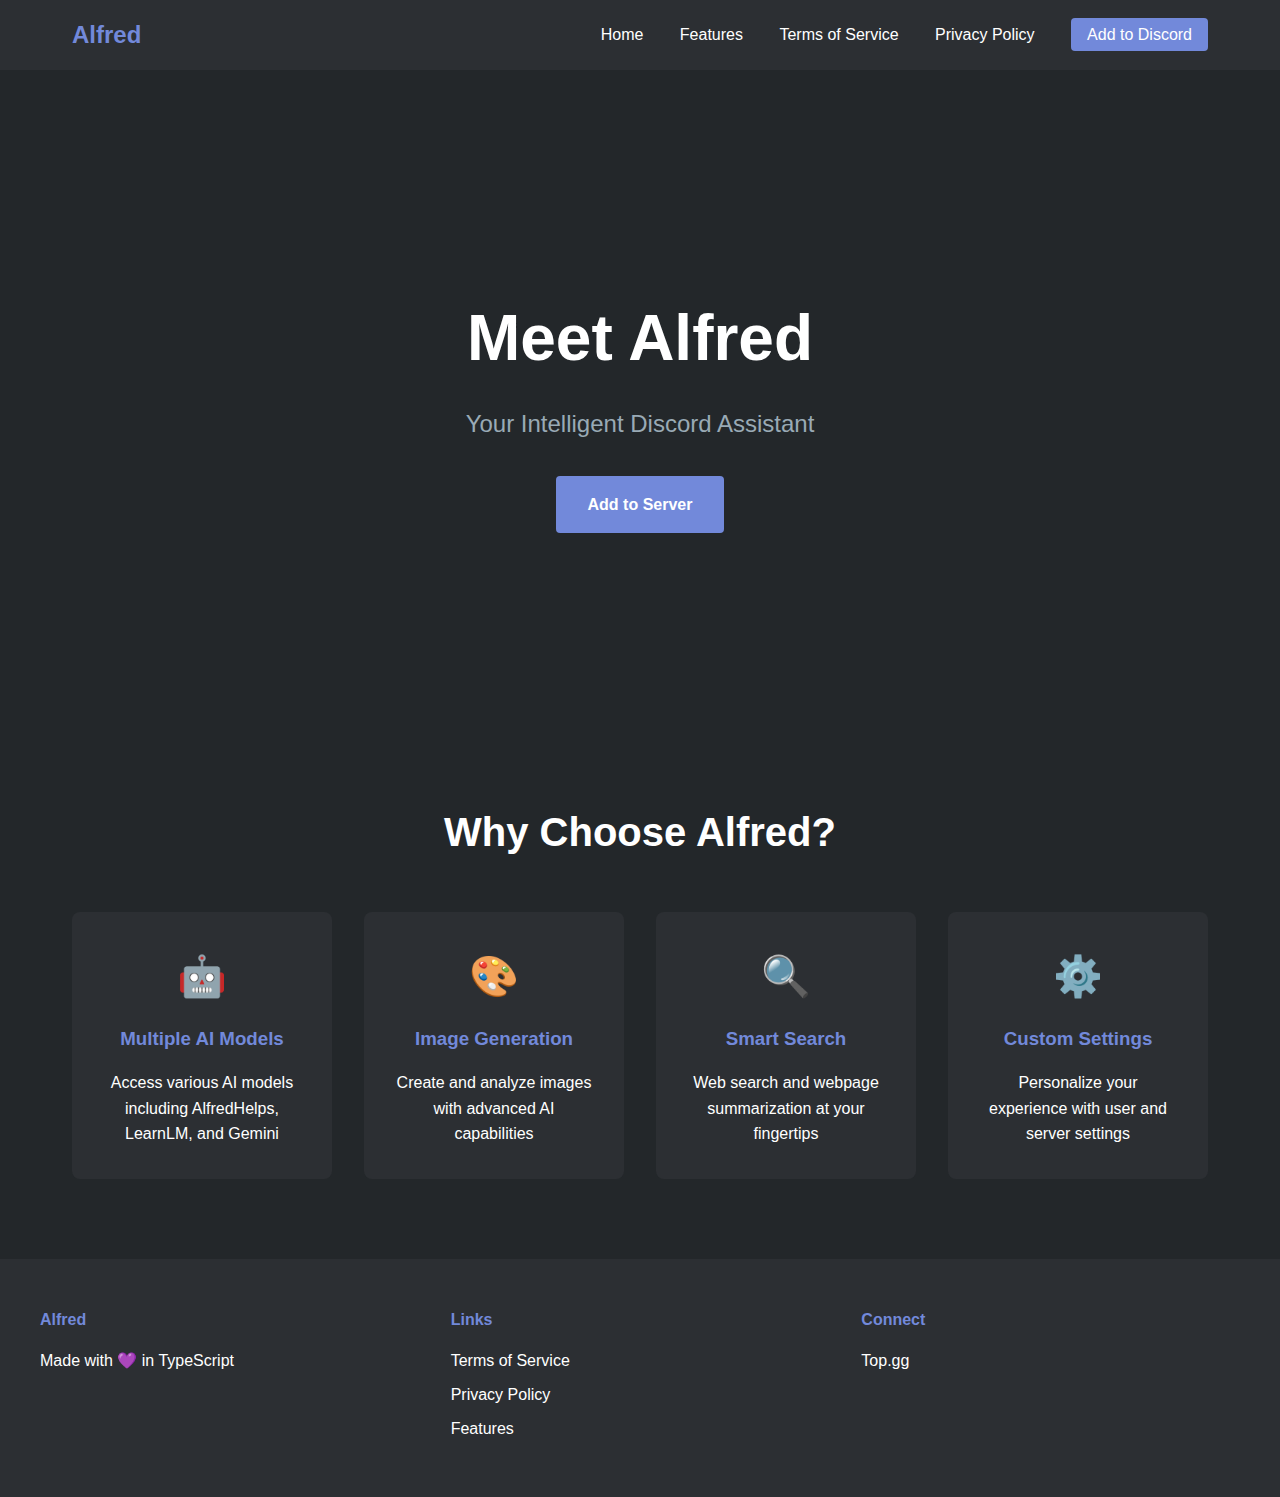
==== index.html @ 145ae303 "Add files via upload" ====
<!DOCTYPE html>
<html lang="en">
<head>
    <meta charset="UTF-8">
    <meta name="viewport" content="width=device-width, initial-scale=1.0">
    <title>Alfred - AI Discord Bot</title>
    <link rel="stylesheet" href="css/style.css">
</head>
<body>
    <nav>
        <div class="nav-container">
            <div class="logo">Alfred</div>
            <div class="nav-links">
                <a href="index.html" class="active">Home</a>
                <a href="features.html">Features</a>
                <a href="tos.html">Terms of Service</a>
                <a href="privacy.html">Privacy Policy</a>
                <a href="https://discord.com/oauth2/authorize?client_id=717830171574403162&permissions=67584&integration_type=0&scope=bot" class="invite-btn">Add to Discord</a>
            </div>
        </div>
    </nav>

    <header>
        <div class="hero">
            <h1>Meet Alfred</h1>
            <p>Your Intelligent Discord Assistant</p>
            <a href="https://discord.com/oauth2/authorize?client_id=717830171574403162&permissions=67584&integration_type=0&scope=bot" class="cta-button">Add to Server</a>
        </div>
    </header>

    <main>
        <section class="features">
            <h2>Why Choose Alfred?</h2>
            <div class="feature-grid">
                <div class="feature-card">
                    <div class="feature-icon">🤖</div>
                    <h3>Multiple AI Models</h3>
                    <p>Access various AI models including AlfredHelps, LearnLM, and Gemini</p>
                </div>
                <div class="feature-card">
                    <div class="feature-icon">🎨</div>
                    <h3>Image Generation</h3>
                    <p>Create and analyze images with advanced AI capabilities</p>
                </div>
                <div class="feature-card">
                    <div class="feature-icon">🔍</div>
                    <h3>Smart Search</h3>
                    <p>Web search and webpage summarization at your fingertips</p>
                </div>
                <div class="feature-card">
                    <div class="feature-icon">⚙️</div>
                    <h3>Custom Settings</h3>
                    <p>Personalize your experience with user and server settings</p>
                </div>
            </div>
        </section>
    </main>

    <footer>
        <div class="footer-content">
            <div class="footer-section">
                <h4>Alfred</h4>
                <p>Made with 💜 in TypeScript</p>
            </div>
            <div class="footer-section">
                <h4>Links</h4>
                <a href="tos.html">Terms of Service</a>
                <a href="privacy.html">Privacy Policy</a>
                <a href="features.html">Features</a>
            </div>
            <div class="footer-section">
                <h4>Connect</h4>
                <a href="https://top.gg/bot/717830171574403162">Top.gg</a>
            </div>
        </div>
    </footer>
</body>
</html>
---- css/style.css ----
:root {
    --primary: #7289DA;
    --secondary: #2C2F33;
    --background: #23272A;
    --text: #FFFFFF;
    --accent: #99AAB5;
}

* {
    margin: 0;
    padding: 0;
    box-sizing: border-box;
}

body {
    font-family: 'Inter', -apple-system, BlinkMacSystemFont, 'Segoe UI', Roboto, Oxygen, Ubuntu, Cantarell, sans-serif;
    line-height: 1.6;
    color: var(--text);
    background: var(--background);
}

nav {
    background: var(--secondary);
    padding: 1rem 0;
    position: fixed;
    width: 100%;
    top: 0;
    z-index: 1000;
}

.nav-container {
    max-width: 1200px;
    margin: 0 auto;
    display: flex;
    justify-content: space-between;
    align-items: center;
    padding: 0 2rem;
}

.logo {
    font-size: 1.5rem;
    font-weight: bold;
    color: var(--primary);
}

.nav-links a {
    color: var(--text);
    text-decoration: none;
    margin-left: 2rem;
    transition: color 0.3s ease;
}

.nav-links a:hover {
    color: var(--primary);
}

.invite-btn {
    background: var(--primary);
    padding: 0.5rem 1rem;
    border-radius: 4px;
}

.invite-btn:hover {
    background: #5b6eae;
    color: var(--text) !important;
}

header {
    padding-top: 100px;
    min-height: 80vh;
    display: flex;
    align-items: center;
    justify-content: center;
    text-align: center;
    background: linear-gradient(rgba(35, 39, 42, 0.9), rgba(35, 39, 42, 0.9)),
                url('../images/hero-bg.jpg') center/cover;
}

.hero h1 {
    font-size: 4rem;
    margin-bottom: 1rem;
}

.hero p {
    font-size: 1.5rem;
    margin-bottom: 2rem;
    color: var(--accent);
}

.cta-button {
    display: inline-block;
    padding: 1rem 2rem;
    background: var(--primary);
    color: var(--text);
    text-decoration: none;
    border-radius: 4px;
    font-weight: bold;
    transition: background 0.3s ease;
}

.cta-button:hover {
    background: #5b6eae;
}

.features {
    padding: 5rem 2rem;
    max-width: 1200px;
    margin: 0 auto;
}

.features h2 {
    text-align: center;
    margin-bottom: 3rem;
    font-size: 2.5rem;
}

.feature-grid {
    display: grid;
    grid-template-columns: repeat(auto-fit, minmax(250px, 1fr));
    gap: 2rem;
}

.feature-card {
    background: var(--secondary);
    padding: 2rem;
    border-radius: 8px;
    text-align: center;
    transition: transform 0.3s ease;
}

.feature-card:hover {
    transform: translateY(-5px);
}

.feature-icon {
    font-size: 2.5rem;
    margin-bottom: 1rem;
}

.feature-card h3 {
    margin-bottom: 1rem;
    color: var(--primary);
}

footer {
    background: var(--secondary);
    padding: 3rem 2rem;
}

.footer-content {
    max-width: 1200px;
    margin: 0 auto;
    display: grid;
    grid-template-columns: repeat(auto-fit, minmax(200px, 1fr));
    gap: 2rem;
}

.footer-section h4 {
    color: var(--primary);
    margin-bottom: 1rem;
}

.footer-section a {
    display: block;
    color: var(--text);
    text-decoration: none;
    margin-bottom: 0.5rem;
    transition: color 0.3s ease;
}

.footer-section a:hover {
    color: var(--primary);
}

/* Content pages styling */
.content-page {
    padding: 120px 2rem 5rem;
    max-width: 800px;
    margin: 0 auto;
}

.content-page h1 {
    margin-bottom: 2rem;
    color: var(--primary);
}

.content-page h2 {
    margin: 2rem 0 1rem;
    color: var(--primary);
}

.content-page p {
    margin-bottom: 1rem;
}

.content-page ul {
    margin-bottom: 1rem;
    padding-left: 2rem;
}
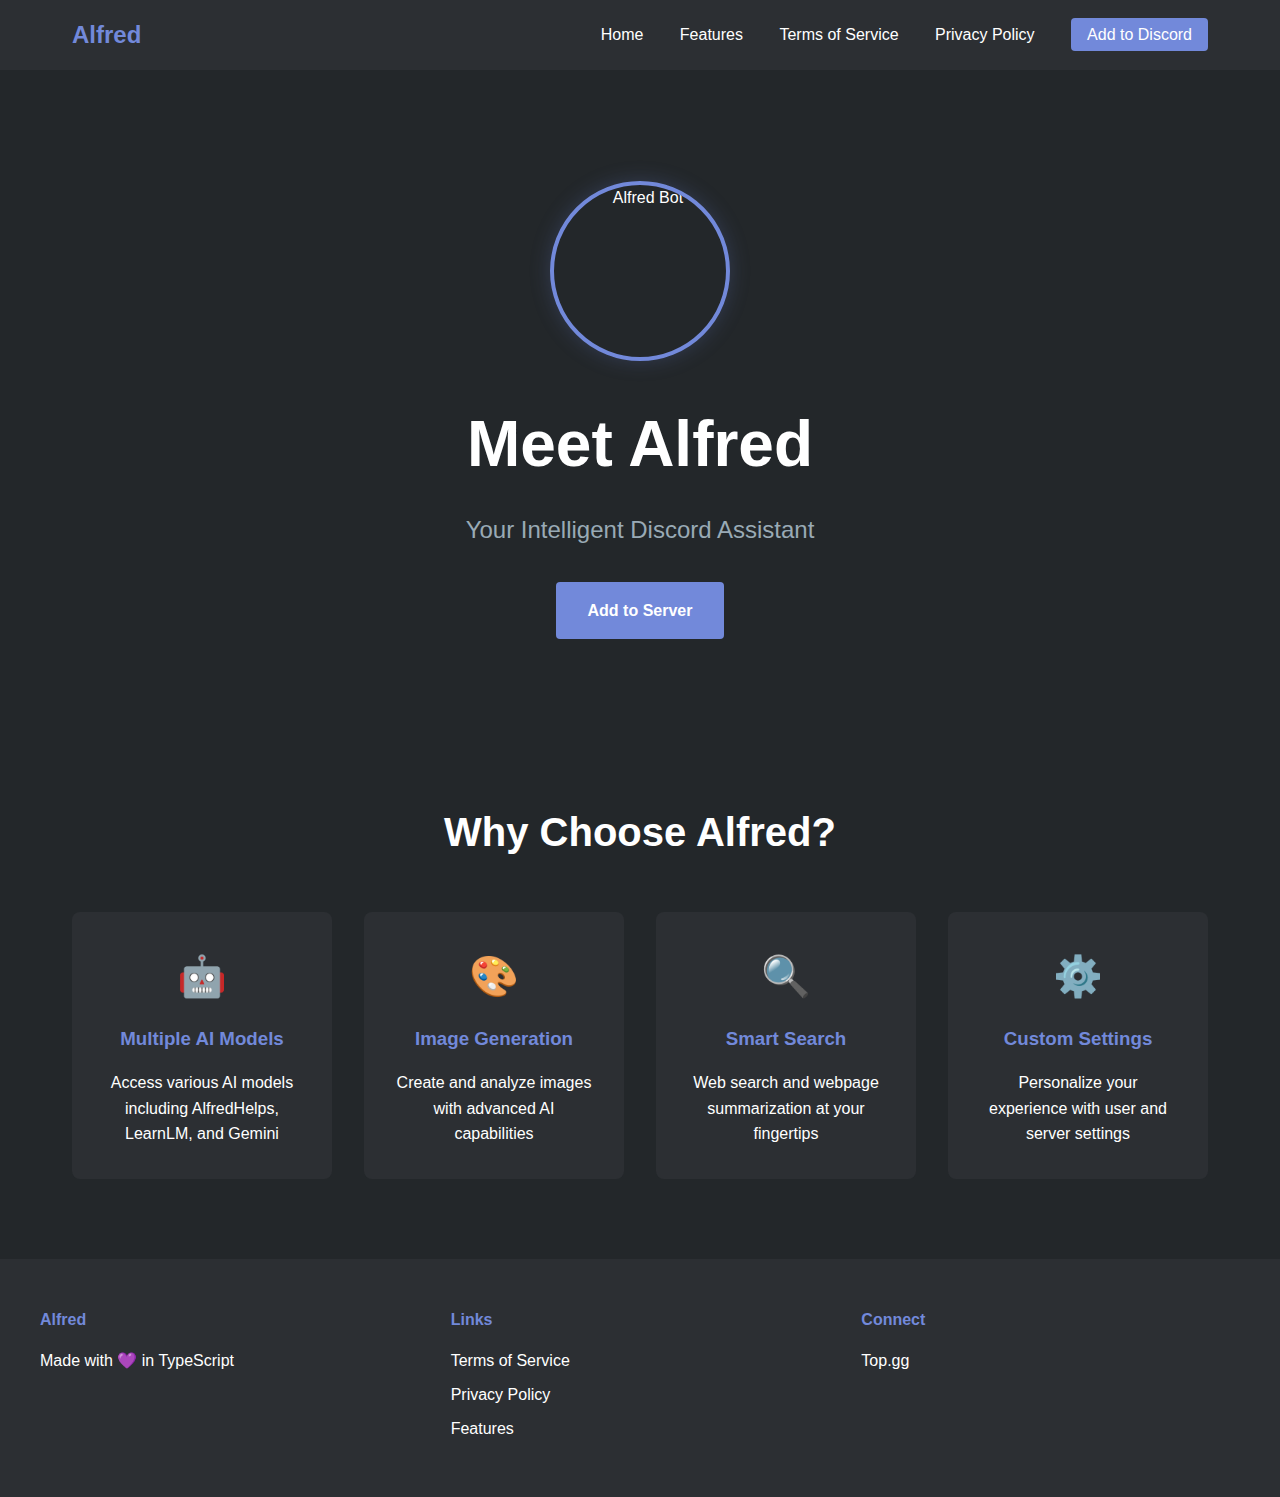
==== commit de3586d9: "Edits" ====
--- a/index.html
+++ b/index.html
@@ -22,6 +22,7 @@
 
     <header>
         <div class="hero">
+            <img src="https://cdn.discordapp.com/avatars/717830171574403162/39942ecc80adcfa855f0374478442052.png?size=1024" alt="Alfred Bot" class="bot-avatar">
             <h1>Meet Alfred</h1>
             <p>Your Intelligent Discord Assistant</p>
             <a href="https://discord.com/oauth2/authorize?client_id=717830171574403162&permissions=67584&integration_type=0&scope=bot" class="cta-button">Add to Server</a>
@@ -75,4 +76,4 @@
         </div>
     </footer>
 </body>
-</html>+</html>
--- a/css/style.css
+++ b/css/style.css
@@ -76,6 +76,13 @@
                 url('../images/hero-bg.jpg') center/cover;
 }
 
+.hero {
+    display: flex;
+    flex-direction: column;
+    align-items: center;
+    justify-content: center;
+}
+
 .hero h1 {
     font-size: 4rem;
     margin-bottom: 1rem;
@@ -196,4 +203,55 @@
 .content-page ul {
     margin-bottom: 1rem;
     padding-left: 2rem;
-}+}
+
+/* Add these styles where appropriate in your CSS file */
+
+/* Define the bouncing animation */
+@keyframes float {
+    0% {
+        transform: translateY(0px);
+    }
+    50% {
+        transform: translateY(-15px);
+    }
+    100% {
+        transform: translateY(0px);
+    }
+}
+
+.bot-avatar {
+    width: 180px;
+    height: 180px;
+    border-radius: 50%;
+    margin-bottom: 2rem;
+    border: 4px solid var(--primary);
+    box-shadow: 0 0 20px rgba(91, 110, 174, 0.3);
+    animation: float 3s ease-in-out infinite;
+}
+
+/* Add a subtle shadow animation to enhance the floating effect */
+@keyframes shadow {
+    0% {
+        box-shadow: 0 0 20px rgba(91, 110, 174, 0.3);
+    }
+    50% {
+        box-shadow: 0 0 25px rgba(91, 110, 174, 0.2);
+    }
+    100% {
+        box-shadow: 0 0 20px rgba(91, 110, 174, 0.3);
+    }
+}
+
+.bot-avatar {
+    /* Keep existing properties */
+    width: 180px;
+    height: 180px;
+    border-radius: 50%;
+    margin-bottom: 2rem;
+    border: 4px solid var(--primary);
+    /* Add both animations */
+    animation: 
+        float 3s ease-in-out infinite,
+        shadow 3s ease-in-out infinite;
+}
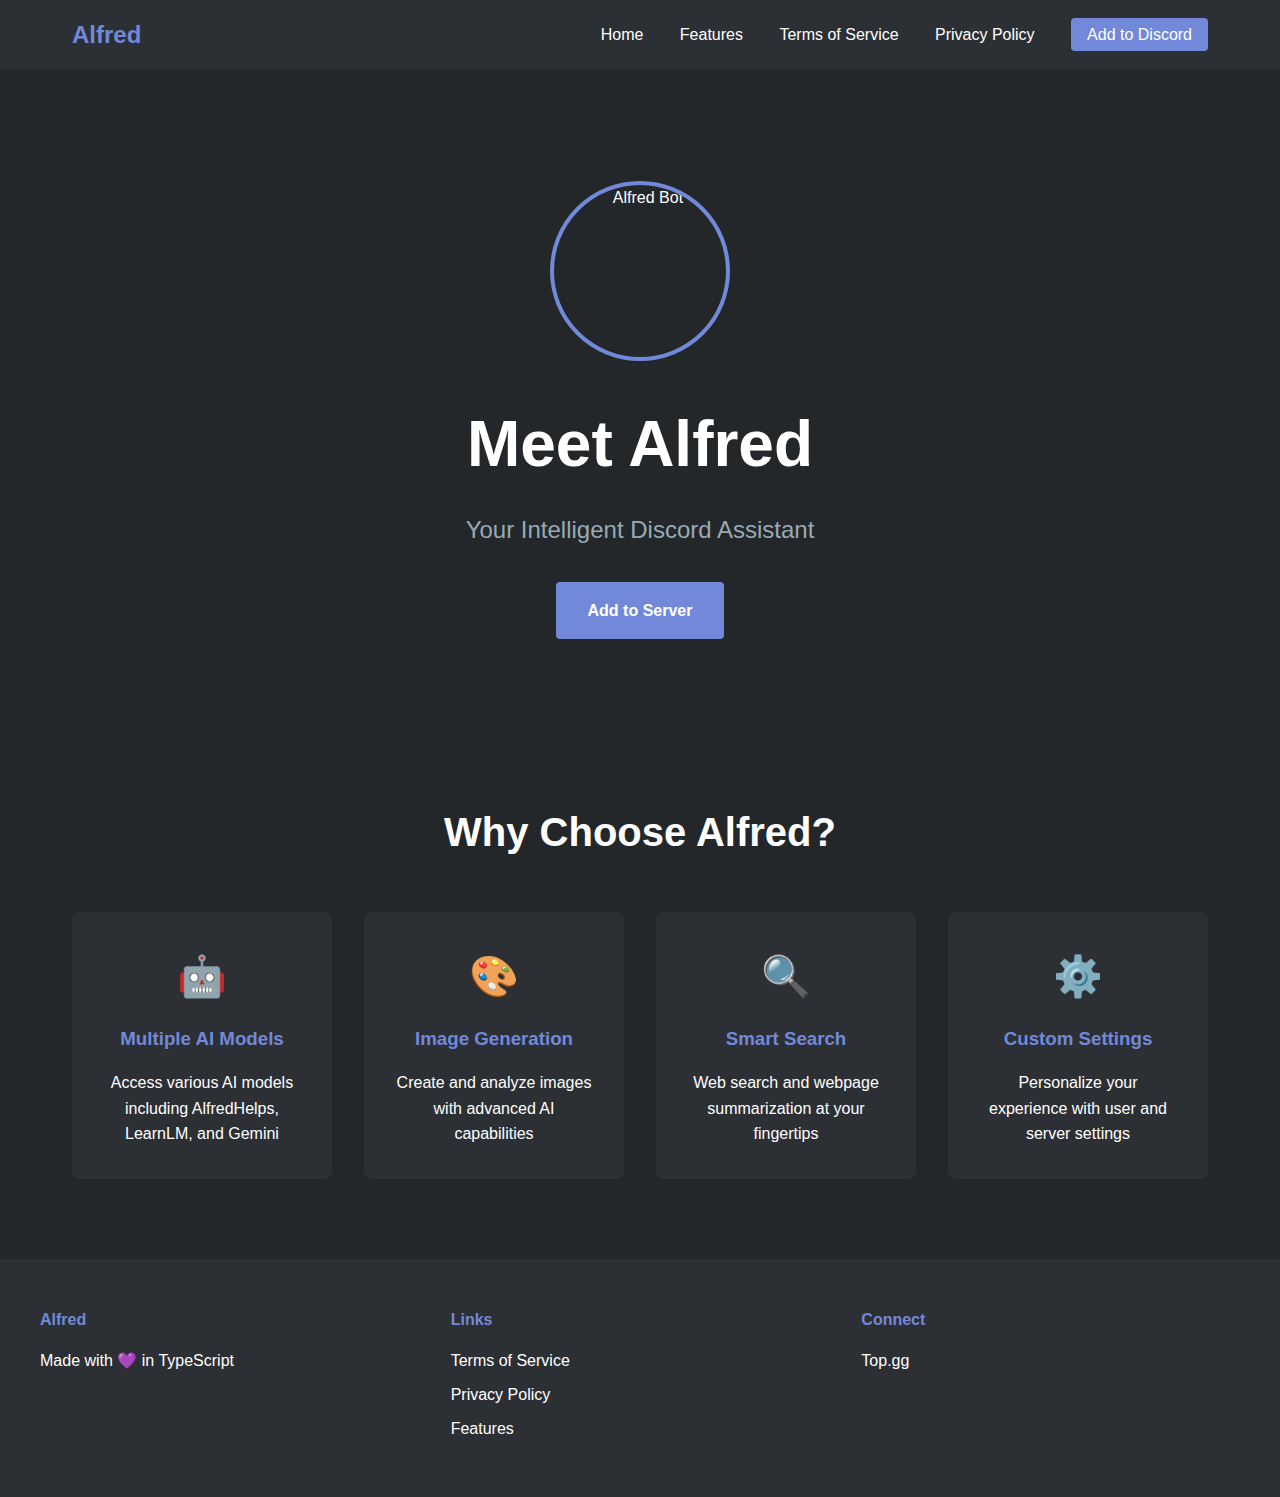
==== commit e172fb74: "New" ====
--- a/index.html
+++ b/index.html
@@ -3,6 +3,11 @@
 <head>
     <meta charset="UTF-8">
     <meta name="viewport" content="width=device-width, initial-scale=1.0">
+    <!-- Discord Embed Meta Tags -->
+    <meta property="og:title" content="Alfred - AI Discord Bot">
+    <meta property="og:description" content="Your Intelligent Discord Assistant with multiple AI models, image generation, and smart search capabilities.">
+    <meta property="og:image" content="https://cdn.discordapp.com/avatars/717830171574403162/39942ecc80adcfa855f0374478442052.png">
+    <meta name="theme-color" content="#5B6EAE">
     <title>Alfred - AI Discord Bot</title>
     <link rel="stylesheet" href="css/style.css">
 </head>
--- a/css/style.css
+++ b/css/style.css
@@ -205,9 +205,6 @@
     padding-left: 2rem;
 }
 
-/* Add these styles where appropriate in your CSS file */
-
-/* Define the bouncing animation */
 @keyframes float {
     0% {
         transform: translateY(0px);
@@ -220,17 +217,6 @@
     }
 }
 
-.bot-avatar {
-    width: 180px;
-    height: 180px;
-    border-radius: 50%;
-    margin-bottom: 2rem;
-    border: 4px solid var(--primary);
-    box-shadow: 0 0 20px rgba(91, 110, 174, 0.3);
-    animation: float 3s ease-in-out infinite;
-}
-
-/* Add a subtle shadow animation to enhance the floating effect */
 @keyframes shadow {
     0% {
         box-shadow: 0 0 20px rgba(91, 110, 174, 0.3);
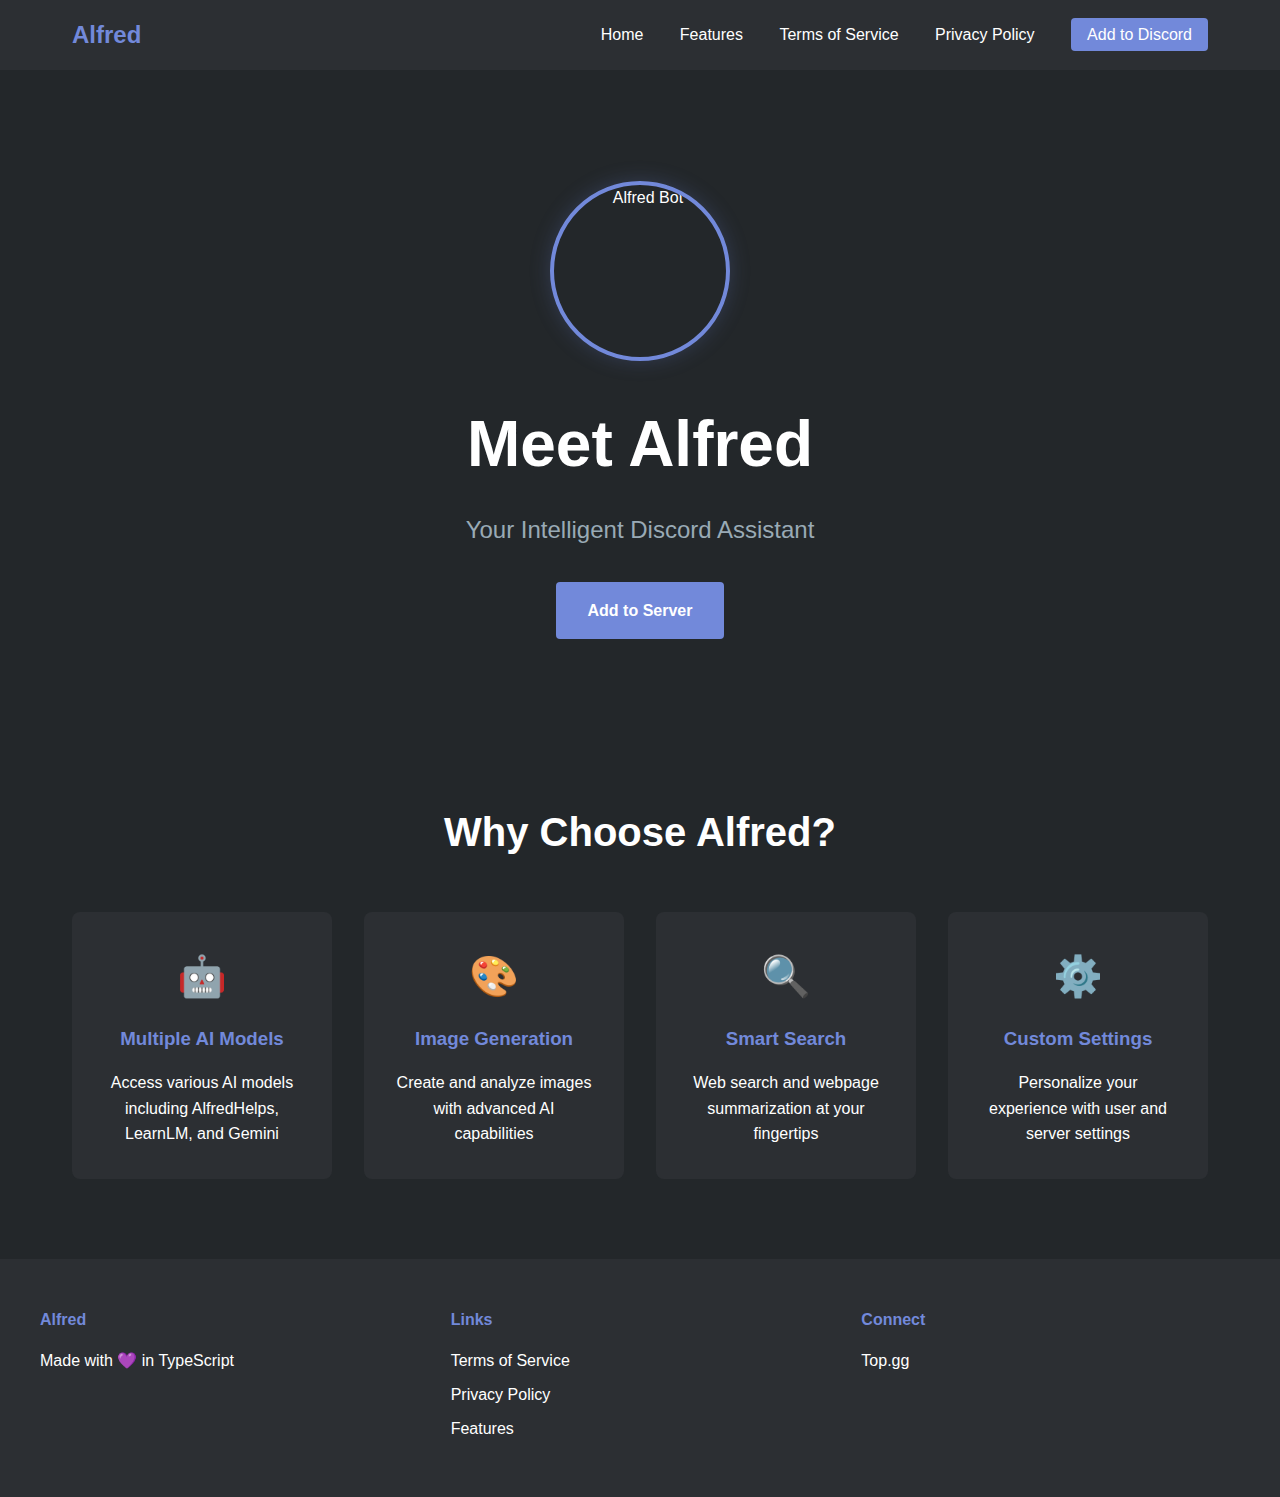
==== commit 7038f0c4: "Update" ====
--- a/index.html
+++ b/index.html
@@ -15,6 +15,11 @@
     <nav>
         <div class="nav-container">
             <div class="logo">Alfred</div>
+            <button class="hamburger">
+                <span></span>
+                <span></span>
+                <span></span>
+            </button>
             <div class="nav-links">
                 <a href="index.html" class="active">Home</a>
                 <a href="features.html">Features</a>
@@ -23,6 +28,7 @@
                 <a href="https://discord.com/oauth2/authorize?client_id=717830171574403162&permissions=67584&integration_type=0&scope=bot" class="invite-btn">Add to Discord</a>
             </div>
         </div>
+        <div class="nav-overlay"></div>
     </nav>
 
     <header>
@@ -80,5 +86,31 @@
             </div>
         </div>
     </footer>
+    <script>
+        const hamburger = document.querySelector('.hamburger');
+        const navLinks = document.querySelector('.nav-links');
+        const navOverlay = document.querySelector('.nav-overlay');
+
+        hamburger.addEventListener('click', () => {
+            hamburger.classList.toggle('active');
+            navLinks.classList.toggle('active');
+            navOverlay.classList.toggle('active');
+        });
+
+        navOverlay.addEventListener('click', () => {
+            hamburger.classList.remove('active');
+            navLinks.classList.remove('active');
+            navOverlay.classList.remove('active');
+        });
+
+        // Close menu when a link is clicked
+        document.querySelectorAll('.nav-links a').forEach(link => {
+            link.addEventListener('click', () => {
+                hamburger.classList.remove('active');
+                navLinks.classList.remove('active');
+                navOverlay.classList.remove('active');
+            });
+        });
+    </script>
 </body>
 </html>
--- a/css/style.css
+++ b/css/style.css
@@ -35,6 +35,24 @@
     justify-content: space-between;
     align-items: center;
     padding: 0 2rem;
+}
+
+/* Add hamburger menu styles */
+.hamburger {
+    display: none;
+    cursor: pointer;
+    background: none;
+    border: none;
+    padding: 0.5rem;
+}
+
+.hamburger span {
+    display: block;
+    width: 25px;
+    height: 3px;
+    margin: 5px 0;
+    background: var(--text);
+    transition: all 0.3s ease;
 }
 
 .logo {
@@ -205,6 +223,9 @@
     padding-left: 2rem;
 }
 
+/* Add these styles where appropriate in your CSS file */
+
+/* Define the bouncing animation */
 @keyframes float {
     0% {
         transform: translateY(0px);
@@ -217,6 +238,17 @@
     }
 }
 
+.bot-avatar {
+    width: 180px;
+    height: 180px;
+    border-radius: 50%;
+    margin-bottom: 2rem;
+    border: 4px solid var(--primary);
+    box-shadow: 0 0 20px rgba(91, 110, 174, 0.3);
+    animation: float 3s ease-in-out infinite;
+}
+
+/* Add a subtle shadow animation to enhance the floating effect */
 @keyframes shadow {
     0% {
         box-shadow: 0 0 20px rgba(91, 110, 174, 0.3);
@@ -241,3 +273,68 @@
         float 3s ease-in-out infinite,
         shadow 3s ease-in-out infinite;
 }
+
+/* Mobile responsive styles */
+@media screen and (max-width: 768px) {
+    .hamburger {
+        display: block;
+        z-index: 1001;
+    }
+
+    .nav-links {
+        position: fixed;
+        top: 0;
+        right: -100%;
+        width: 70%;
+        height: 100vh;
+        background: var(--secondary);
+        display: flex;
+        flex-direction: column;
+        align-items: center;
+        justify-content: center;
+        transition: right 0.3s ease;
+        z-index: 1000;
+    }
+
+    .nav-links.active {
+        right: 0;
+    }
+
+    .nav-links a {
+        margin: 1.5rem 0;
+        font-size: 1.2rem;
+    }
+
+    .invite-btn {
+        margin-top: 1rem;
+    }
+
+    /* Hamburger animation */
+    .hamburger.active span:nth-child(1) {
+        transform: rotate(45deg) translate(5px, 5px);
+    }
+
+    .hamburger.active span:nth-child(2) {
+        opacity: 0;
+    }
+
+    .hamburger.active span:nth-child(3) {
+        transform: rotate(-45deg) translate(7px, -6px);
+    }
+
+    /* Add overlay when menu is open */
+    .nav-overlay {
+        display: none;
+        position: fixed;
+        top: 0;
+        left: 0;
+        width: 100%;
+        height: 100%;
+        background: rgba(0, 0, 0, 0.5);
+        z-index: 999;
+    }
+
+    .nav-overlay.active {
+        display: block;
+    }
+}
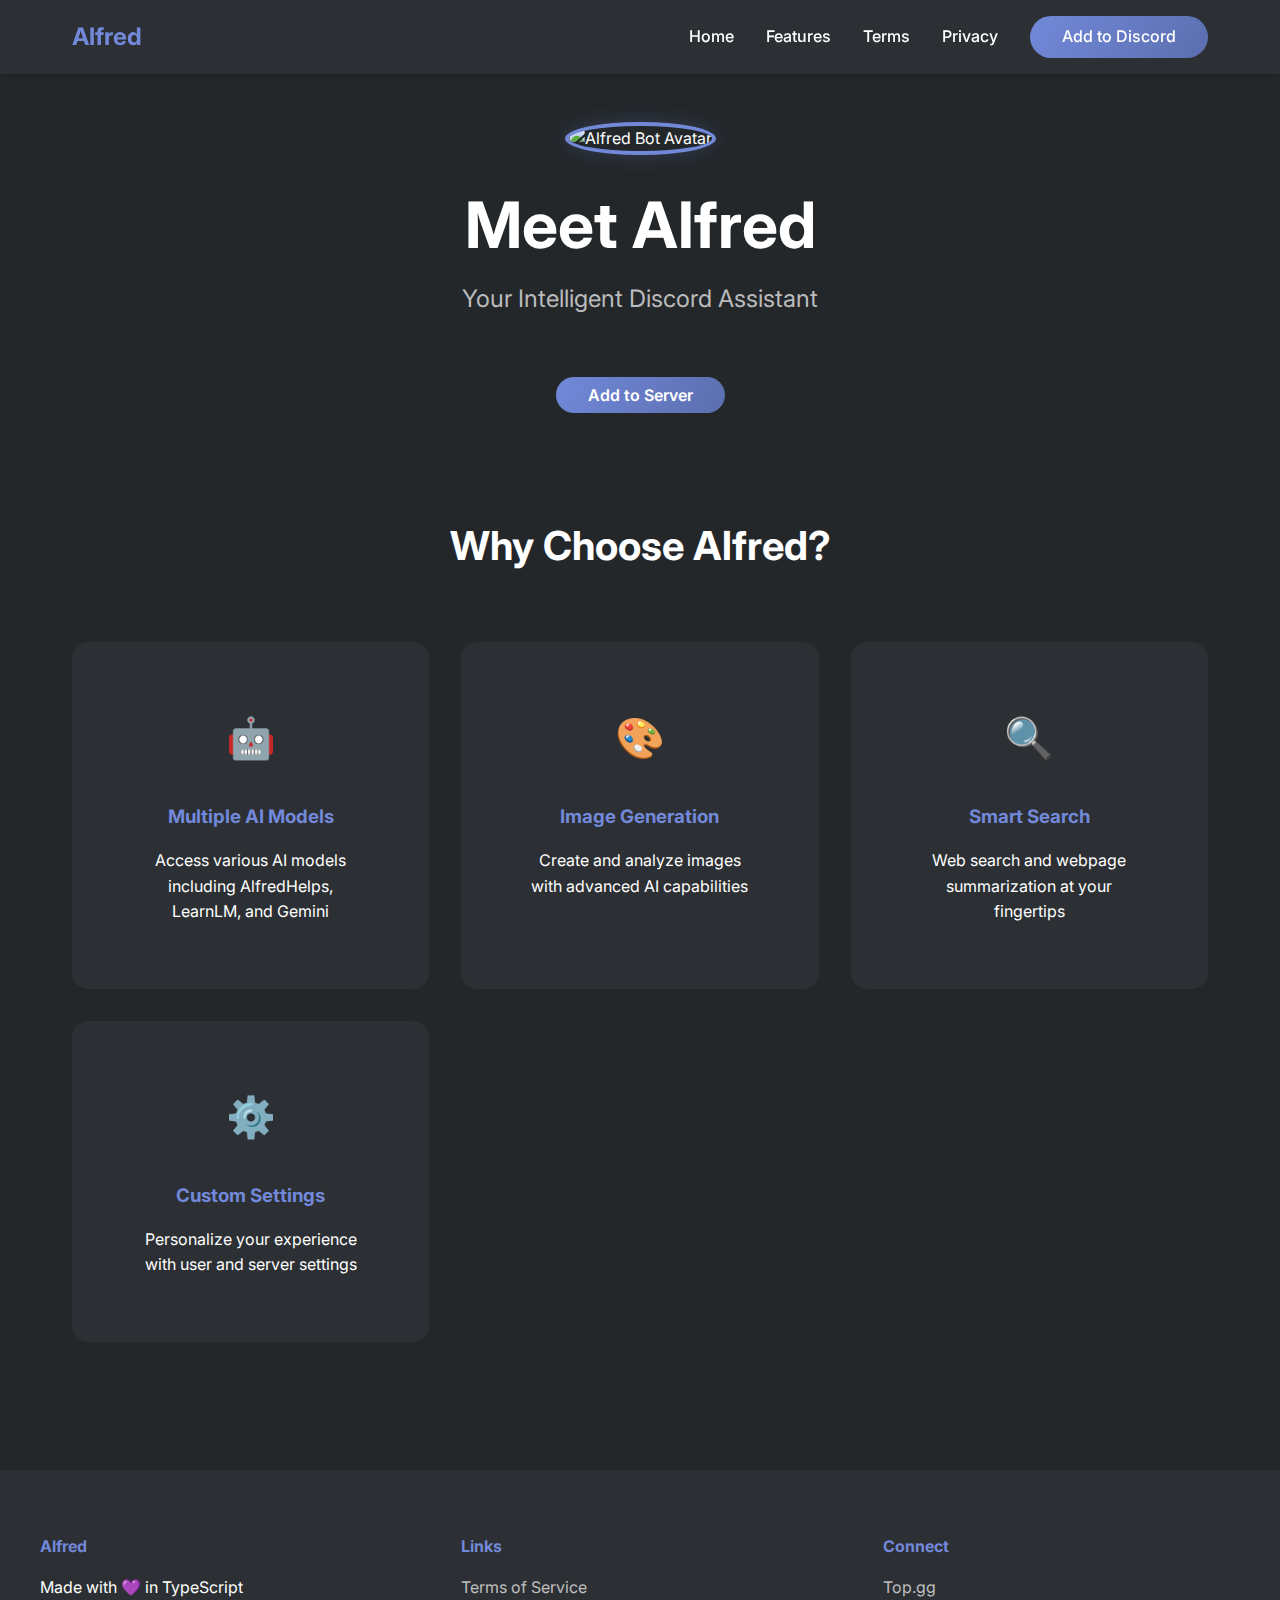
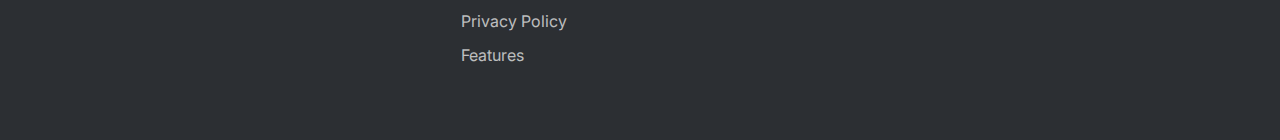
==== commit fbbff7a5: "Update" ====
--- a/index.html
+++ b/index.html
@@ -3,28 +3,33 @@
 <head>
     <meta charset="UTF-8">
     <meta name="viewport" content="width=device-width, initial-scale=1.0">
-    <!-- Discord Embed Meta Tags -->
+    <meta name="description" content="Alfred - Your intelligent Discord assistant with multiple AI models, image generation, and smart search capabilities">
     <meta property="og:title" content="Alfred - AI Discord Bot">
-    <meta property="og:description" content="Your Intelligent Discord Assistant with multiple AI models, image generation, and smart search capabilities.">
+    <meta property="og:description" content="Your Intelligent Discord Assistant with multiple AI models, image generation, and smart search capabilities">
     <meta property="og:image" content="https://cdn.discordapp.com/avatars/717830171574403162/39942ecc80adcfa855f0374478442052.png">
-    <meta name="theme-color" content="#5B6EAE">
+    <meta property="og:type" content="website">
+    <meta name="theme-color" content="#7289DA">
+    <link rel="icon" type="image/x-icon" href="./images/favicon.ico">
     <title>Alfred - AI Discord Bot</title>
     <link rel="stylesheet" href="css/style.css">
+    <link rel="preconnect" href="https://fonts.googleapis.com">
+    <link rel="preconnect" href="https://fonts.gstatic.com" crossorigin>
+    <link href="https://fonts.googleapis.com/css2?family=Inter:wght@400;500;600;700&display=swap" rel="stylesheet">
 </head>
 <body>
     <nav>
         <div class="nav-container">
-            <div class="logo">Alfred</div>
-            <button class="hamburger">
+            <a href="/" class="logo">Alfred</a>
+            <button class="hamburger" aria-label="Menu">
                 <span></span>
                 <span></span>
                 <span></span>
             </button>
             <div class="nav-links">
-                <a href="index.html" class="active">Home</a>
+                <a href="/" class="active">Home</a>
                 <a href="features.html">Features</a>
-                <a href="tos.html">Terms of Service</a>
-                <a href="privacy.html">Privacy Policy</a>
+                <a href="tos.html">Terms</a>
+                <a href="privacy.html">Privacy</a>
                 <a href="https://discord.com/oauth2/authorize?client_id=717830171574403162&permissions=67584&integration_type=0&scope=bot" class="invite-btn">Add to Discord</a>
             </div>
         </div>
@@ -33,10 +38,15 @@
 
     <header>
         <div class="hero">
-            <img src="https://cdn.discordapp.com/avatars/717830171574403162/39942ecc80adcfa855f0374478442052.png?size=1024" alt="Alfred Bot" class="bot-avatar">
+            <img src="https://cdn.discordapp.com/avatars/717830171574403162/39942ecc80adcfa855f0374478442052.png?size=1024" 
+                 alt="Alfred Bot Avatar" 
+                 class="bot-avatar"
+                 width="180"
+                 height="180">
             <h1>Meet Alfred</h1>
             <p>Your Intelligent Discord Assistant</p>
-            <a href="https://discord.com/oauth2/authorize?client_id=717830171574403162&permissions=67584&integration_type=0&scope=bot" class="cta-button">Add to Server</a>
+            <a href="https://discord.com/oauth2/authorize?client_id=717830171574403162&permissions=67584&integration_type=0&scope=bot" 
+               class="invite-btn">Add to Server</a>
         </div>
     </header>
 
@@ -82,34 +92,43 @@
             </div>
             <div class="footer-section">
                 <h4>Connect</h4>
-                <a href="https://top.gg/bot/717830171574403162">Top.gg</a>
+                <a href="https://top.gg/bot/717830171574403162" target="_blank" rel="noopener">Top.gg</a>
             </div>
         </div>
     </footer>
+
     <script>
+        // Enhanced mobile menu functionality
         const hamburger = document.querySelector('.hamburger');
         const navLinks = document.querySelector('.nav-links');
         const navOverlay = document.querySelector('.nav-overlay');
 
-        hamburger.addEventListener('click', () => {
+        function toggleMenu() {
             hamburger.classList.toggle('active');
             navLinks.classList.toggle('active');
             navOverlay.classList.toggle('active');
+            document.body.style.overflow = navLinks.classList.contains('active') ? 'hidden' : '';
+        }
+
+        hamburger.addEventListener('click', toggleMenu);
+        navOverlay.addEventListener('click', toggleMenu);
+        
+        document.querySelectorAll('.nav-links a').forEach(link => {
+            link.addEventListener('click', toggleMenu);
         });
 
-        navOverlay.addEventListener('click', () => {
-            hamburger.classList.remove('active');
-            navLinks.classList.remove('active');
-            navOverlay.classList.remove('active');
-        });
+        // Hide header on scroll down, show on scroll up
+        let lastScroll = 0;
+        const nav = document.querySelector('nav');
 
-        // Close menu when a link is clicked
-        document.querySelectorAll('.nav-links a').forEach(link => {
-            link.addEventListener('click', () => {
-                hamburger.classList.remove('active');
-                navLinks.classList.remove('active');
-                navOverlay.classList.remove('active');
-            });
+        window.addEventListener('scroll', () => {
+            const currentScroll = window.pageYOffset;
+            if (currentScroll > lastScroll && currentScroll > 100) {
+                nav.style.transform = 'translateY(-100%)';
+            } else {
+                nav.style.transform = 'translateY(0)';
+            }
+            lastScroll = currentScroll;
         });
     </script>
 </body>
--- a/css/style.css
+++ b/css/style.css
@@ -1,40 +1,67 @@
 :root {
+    /* Enhanced color palette with additional variables */
     --primary: #7289DA;
+    --primary-dark: #5b6eae;
+    --primary-light: #8899dc;
     --secondary: #2C2F33;
     --background: #23272A;
     --text: #FFFFFF;
+    --text-muted: rgba(255, 255, 255, 0.7);
     --accent: #99AAB5;
-}
-
-* {
+    --accent-light: #a9b8c2;
+    --shadow: rgba(0, 0, 0, 0.1);
+    --gradient: linear-gradient(120deg, var(--primary), var(--primary-dark));
+    
+    /* Spacing system */
+    --spacing-xs: 0.25rem;
+    --spacing-sm: 0.5rem;
+    --spacing-md: 1rem;
+    --spacing-lg: 2rem;
+    --spacing-xl: 4rem;
+    
+    /* Container widths */
+    --container-width: 1200px;
+    --container-padding: 2rem;
+}
+
+/* Modern CSS reset improvements */
+*, *::before, *::after {
     margin: 0;
     padding: 0;
     box-sizing: border-box;
 }
 
+html {
+    scroll-behavior: smooth;
+}
+
 body {
-    font-family: 'Inter', -apple-system, BlinkMacSystemFont, 'Segoe UI', Roboto, Oxygen, Ubuntu, Cantarell, sans-serif;
+    font-family: 'Inter', -apple-system, BlinkMacSystemFont, 'Segoe UI', sans-serif;
     line-height: 1.6;
     color: var(--text);
     background: var(--background);
-}
-
+    -webkit-font-smoothing: antialiased;
+}
+
+/* Enhanced navigation */
 nav {
     background: var(--secondary);
-    padding: 1rem 0;
+    padding: var(--spacing-md) 0;
     position: fixed;
     width: 100%;
     top: 0;
     z-index: 1000;
+    box-shadow: 0 2px 8px var(--shadow);
+    transition: transform 0.3s ease;
 }
 
 .nav-container {
-    max-width: 1200px;
+    max-width: var(--container-width);
     margin: 0 auto;
     display: flex;
     justify-content: space-between;
     align-items: center;
-    padding: 0 2rem;
+    padding: 0 var(--container-padding);
 }
 
 /* Add hamburger menu styles */
@@ -57,79 +84,95 @@
 
 .logo {
     font-size: 1.5rem;
-    font-weight: bold;
-    color: var(--primary);
+    font-weight: 700;
+    color: var(--primary);
+    text-decoration: none;
+    transition: color 0.3s ease;
+}
+
+.logo:hover {
+    color: var(--primary-light);
+}
+
+/* Improved navigation links */
+.nav-links {
+    display: flex;
+    gap: var(--spacing-lg);
+    align-items: center;
 }
 
 .nav-links a {
     color: var(--text);
     text-decoration: none;
-    margin-left: 2rem;
-    transition: color 0.3s ease;
-}
-
-.nav-links a:hover {
-    color: var(--primary);
-}
-
+    font-weight: 500;
+    transition: all 0.3s ease;
+    position: relative;
+}
+
+.nav-links a::after {
+    content: '';
+    position: absolute;
+    width: 0;
+    height: 2px;
+    bottom: -4px;
+    left: 0;
+    background: var(--primary);
+    transition: width 0.3s ease;
+}
+
+.nav-links a:hover::after {
+    width: 100%;
+}
+
+/* Enhanced CTA button */
 .invite-btn {
-    background: var(--primary);
-    padding: 0.5rem 1rem;
-    border-radius: 4px;
+    background: var(--gradient);
+    padding: var(--spacing-sm) var(--spacing-lg);
+    border-radius: 50px;
+    font-weight: 600;
+    transition: transform 0.3s ease, box-shadow 0.3s ease;
+    text-decoration: none;
+    color: white;
 }
 
 .invite-btn:hover {
-    background: #5b6eae;
-    color: var(--text) !important;
+    transform: translateY(-2px);
+    box-shadow: 0 4px 12px rgba(114, 137, 218, 0.3);
 }
 
 header {
-    padding-top: 100px;
-    min-height: 80vh;
+    padding-top: 120px;
+    min-height: 90vh;
     display: flex;
     align-items: center;
     justify-content: center;
+    background: linear-gradient(rgba(35, 39, 42, 0.9), rgba(35, 39, 42, 0.95)),
+                url('../images/hero-bg.jpg') center/cover;
+    position: relative;
+}
+
+.hero {
     text-align: center;
-    background: linear-gradient(rgba(35, 39, 42, 0.9), rgba(35, 39, 42, 0.9)),
-                url('../images/hero-bg.jpg') center/cover;
-}
-
-.hero {
-    display: flex;
-    flex-direction: column;
-    align-items: center;
-    justify-content: center;
+    max-width: 800px;
+    padding: 0 var(--container-padding);
 }
 
 .hero h1 {
-    font-size: 4rem;
-    margin-bottom: 1rem;
+    font-size: clamp(2.5rem, 5vw, 4rem);
+    margin-bottom: var(--spacing-md);
+    line-height: 1.2;
 }
 
 .hero p {
-    font-size: 1.5rem;
-    margin-bottom: 2rem;
-    color: var(--accent);
-}
-
-.cta-button {
-    display: inline-block;
-    padding: 1rem 2rem;
-    background: var(--primary);
-    color: var(--text);
-    text-decoration: none;
-    border-radius: 4px;
-    font-weight: bold;
-    transition: background 0.3s ease;
-}
-
-.cta-button:hover {
-    background: #5b6eae;
-}
-
+    font-size: clamp(1.1rem, 2vw, 1.5rem);
+    color: var(--text-muted);
+    margin-bottom: var(--spacing-xl);
+}
+
+/* Enhanced feature cards */
 .features {
-    padding: 5rem 2rem;
-    max-width: 1200px;
+    padding: var(--spacing-xl) var(--container-padding);
+    max-width: var(--container-width);
     margin: 0 auto;
 }
 
@@ -141,25 +184,45 @@
 
 .feature-grid {
     display: grid;
-    grid-template-columns: repeat(auto-fit, minmax(250px, 1fr));
-    gap: 2rem;
+    grid-template-columns: repeat(auto-fit, minmax(280px, 1fr));
+    gap: var(--spacing-lg);
+    margin-top: var(--spacing-xl);
 }
 
 .feature-card {
     background: var(--secondary);
-    padding: 2rem;
-    border-radius: 8px;
+    padding: var(--spacing-xl);
+    border-radius: 16px;
     text-align: center;
+    transition: all 0.3s ease;
+    position: relative;
+    overflow: hidden;
+}
+
+.feature-card::before {
+    content: '';
+    position: absolute;
+    top: 0;
+    left: 0;
+    width: 100%;
+    height: 4px;
+    background: var(--gradient);
+    transform: scaleX(0);
     transition: transform 0.3s ease;
 }
 
 .feature-card:hover {
-    transform: translateY(-5px);
+    transform: translateY(-8px);
+}
+
+.feature-card:hover::before {
+    transform: scaleX(1);
 }
 
 .feature-icon {
     font-size: 2.5rem;
-    margin-bottom: 1rem;
+    margin-bottom: var(--spacing-lg);
+    display: inline-block;
 }
 
 .feature-card h3 {
@@ -167,34 +230,36 @@
     color: var(--primary);
 }
 
+/* Improved footer */
 footer {
     background: var(--secondary);
-    padding: 3rem 2rem;
+    padding: var(--spacing-xl) var(--container-padding);
+    margin-top: var(--spacing-xl);
 }
 
 .footer-content {
-    max-width: 1200px;
+    max-width: var(--container-width);
     margin: 0 auto;
     display: grid;
     grid-template-columns: repeat(auto-fit, minmax(200px, 1fr));
-    gap: 2rem;
+    gap: var(--spacing-xl);
 }
 
 .footer-section h4 {
     color: var(--primary);
-    margin-bottom: 1rem;
+    margin-bottom: var(--spacing-md);
 }
 
 .footer-section a {
+    color: var(--text-muted);
+    text-decoration: none;
     display: block;
+    margin-bottom: var(--spacing-sm);
+    transition: color 0.3s ease;
+}
+
+.footer-section a:hover {
     color: var(--text);
-    text-decoration: none;
-    margin-bottom: 0.5rem;
-    transition: color 0.3s ease;
-}
-
-.footer-section a:hover {
-    color: var(--primary);
 }
 
 /* Content pages styling */
@@ -274,13 +339,17 @@
         shadow 3s ease-in-out infinite;
 }
 
-/* Mobile responsive styles */
+/* Enhanced mobile responsiveness */
 @media screen and (max-width: 768px) {
+    .nav-container {
+        padding: 0 var(--spacing-md);
+    }
+    
     .hamburger {
         display: block;
         z-index: 1001;
     }
-
+    
     .nav-links {
         position: fixed;
         top: 0;
@@ -288,18 +357,15 @@
         width: 70%;
         height: 100vh;
         background: var(--secondary);
-        display: flex;
         flex-direction: column;
-        align-items: center;
         justify-content: center;
         transition: right 0.3s ease;
-        z-index: 1000;
-    }
-
+    }
+    
     .nav-links.active {
         right: 0;
     }
-
+    
     .nav-links a {
         margin: 1.5rem 0;
         font-size: 1.2rem;
@@ -323,18 +389,83 @@
     }
 
     /* Add overlay when menu is open */
-    .nav-overlay {
-        display: none;
-        position: fixed;
-        top: 0;
-        left: 0;
-        width: 100%;
-        height: 100%;
-        background: rgba(0, 0, 0, 0.5);
-        z-index: 999;
-    }
-
     .nav-overlay.active {
         display: block;
-    }
-}
+        background: rgba(0, 0, 0, 0.7);
+        backdrop-filter: blur(4px);
+    }
+}
+
+/* Enhanced content page styling */
+.content-page {
+    padding: 0 var(--container-padding);
+    max-width: 800px;
+    margin: 0 auto;
+}
+
+.terms-section {
+    background: var(--secondary);
+    padding: var(--spacing-xl);
+    border-radius: 16px;
+    margin: calc(-1 * var(--spacing-xl)) auto var(--spacing-xl);
+    box-shadow: 0 4px 12px var(--shadow);
+}
+
+.terms-section h2 {
+    color: var(--primary);
+    margin: var(--spacing-xl) 0 var(--spacing-md);
+    font-size: 1.5rem;
+}
+
+.terms-section h2:first-child {
+    margin-top: 0;
+}
+
+.terms-section ul {
+    list-style: none;
+    padding: 0;
+}
+
+.terms-section li {
+    margin: var(--spacing-sm) 0;
+    padding-left: var(--spacing-lg);
+    position: relative;
+}
+
+.terms-section li::before {
+    content: "•";
+    color: var(--primary);
+    position: absolute;
+    left: 0;
+    font-weight: bold;
+}
+
+.terms-note {
+    text-align: center;
+    color: var(--text-muted);
+    margin-top: var(--spacing-xl);
+    padding-top: var(--spacing-lg);
+    border-top: 1px solid rgba(255, 255, 255, 0.1);
+}
+
+/* Make sure header has proper spacing for content pages */
+header {
+    padding-top: 80px;
+    min-height: 50vh;
+}
+
+.content-page header {
+    background: linear-gradient(rgba(35, 39, 42, 0.95), rgba(35, 39, 42, 0.98));
+}
+
+/* Responsive adjustments */
+@media screen and (max-width: 768px) {
+    .terms-section {
+        padding: var(--spacing-lg);
+        margin: calc(-1 * var(--spacing-lg)) auto var(--spacing-lg);
+    }
+    
+    .content-page {
+        padding: 0 var(--spacing-md);
+    }
+}
